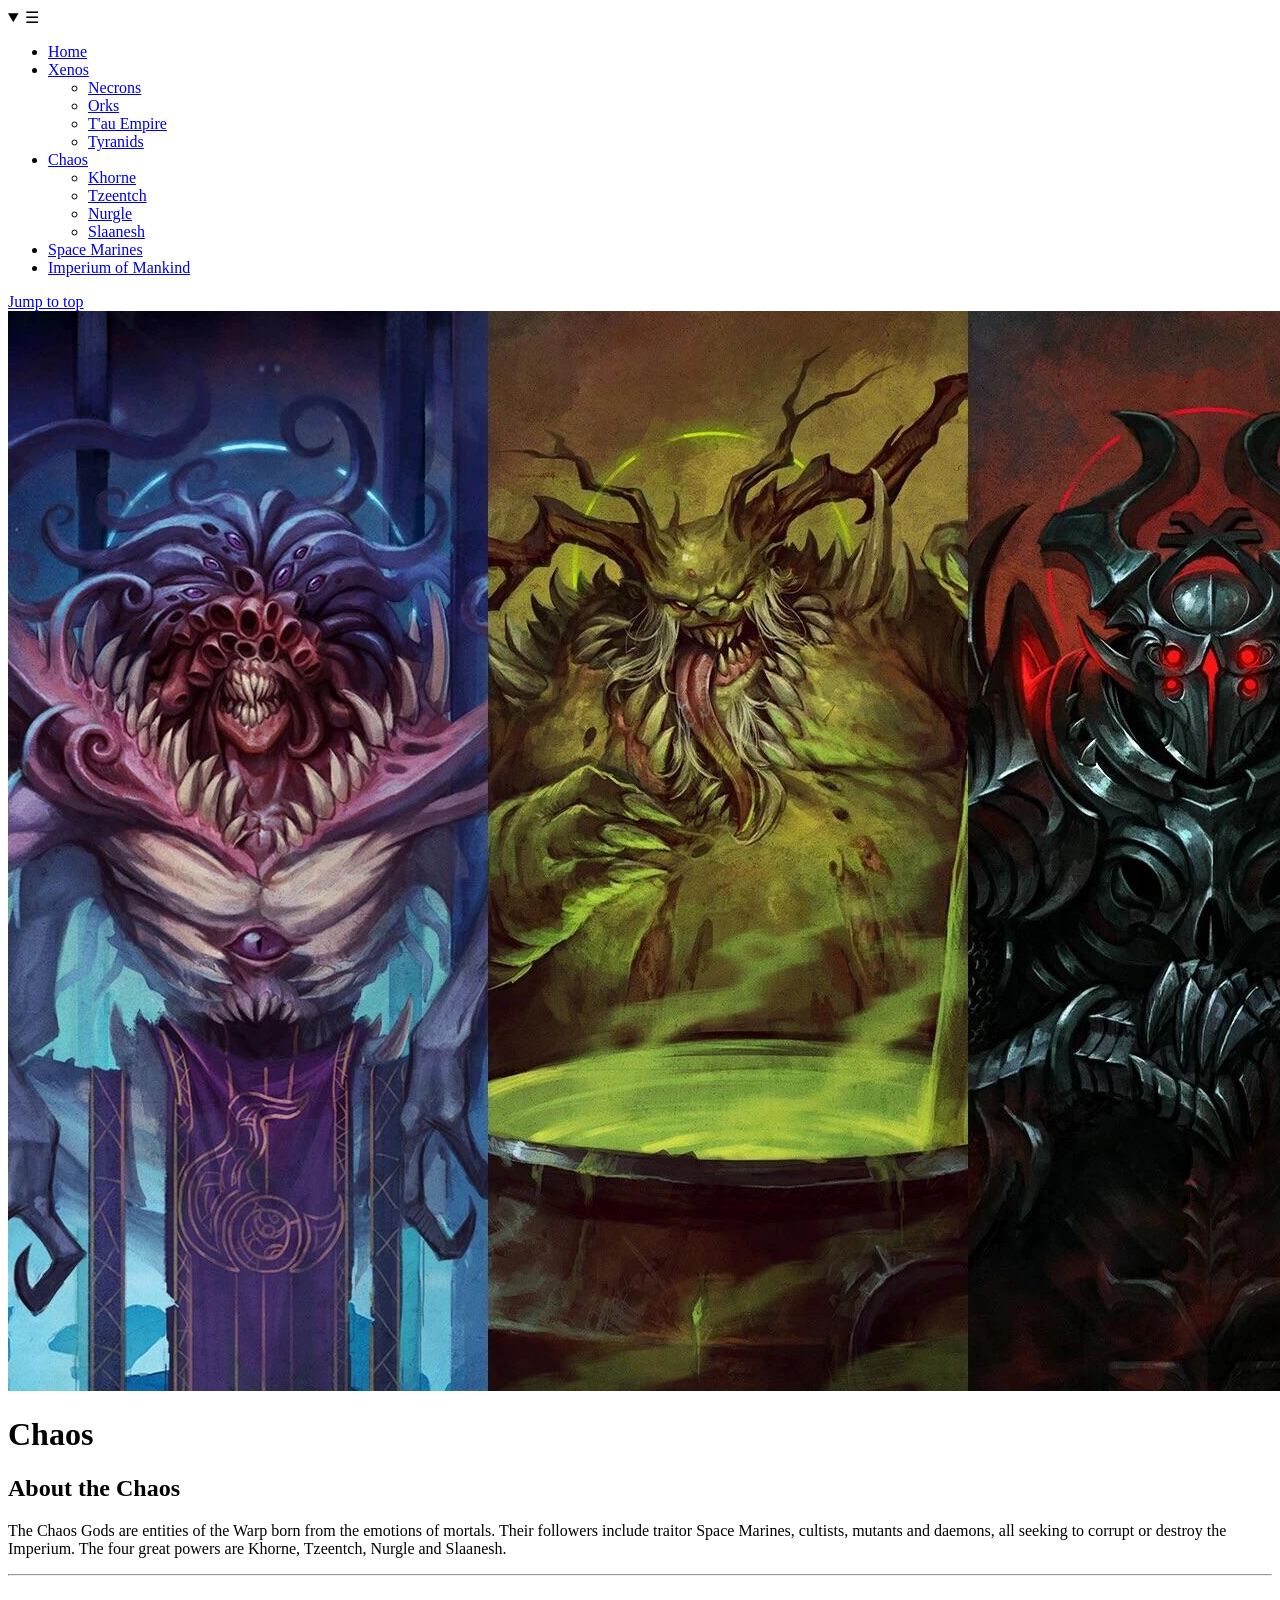
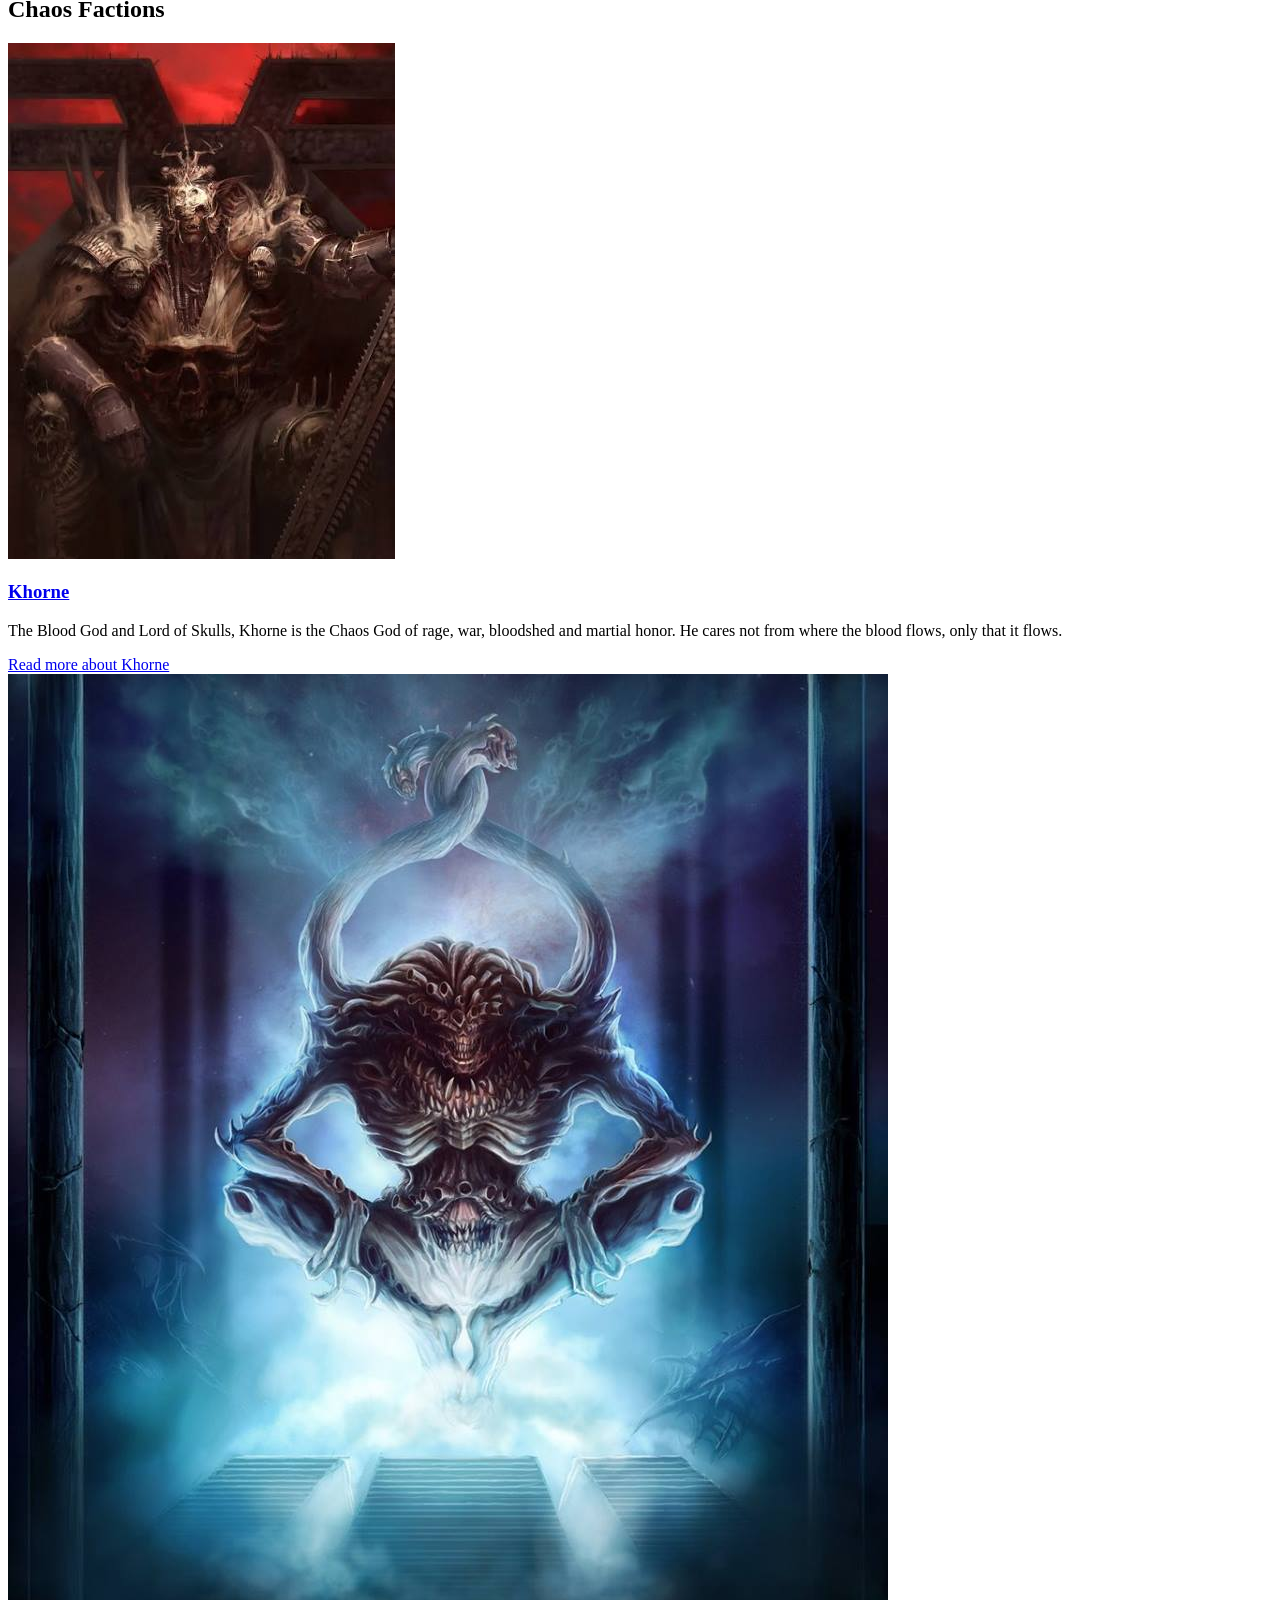
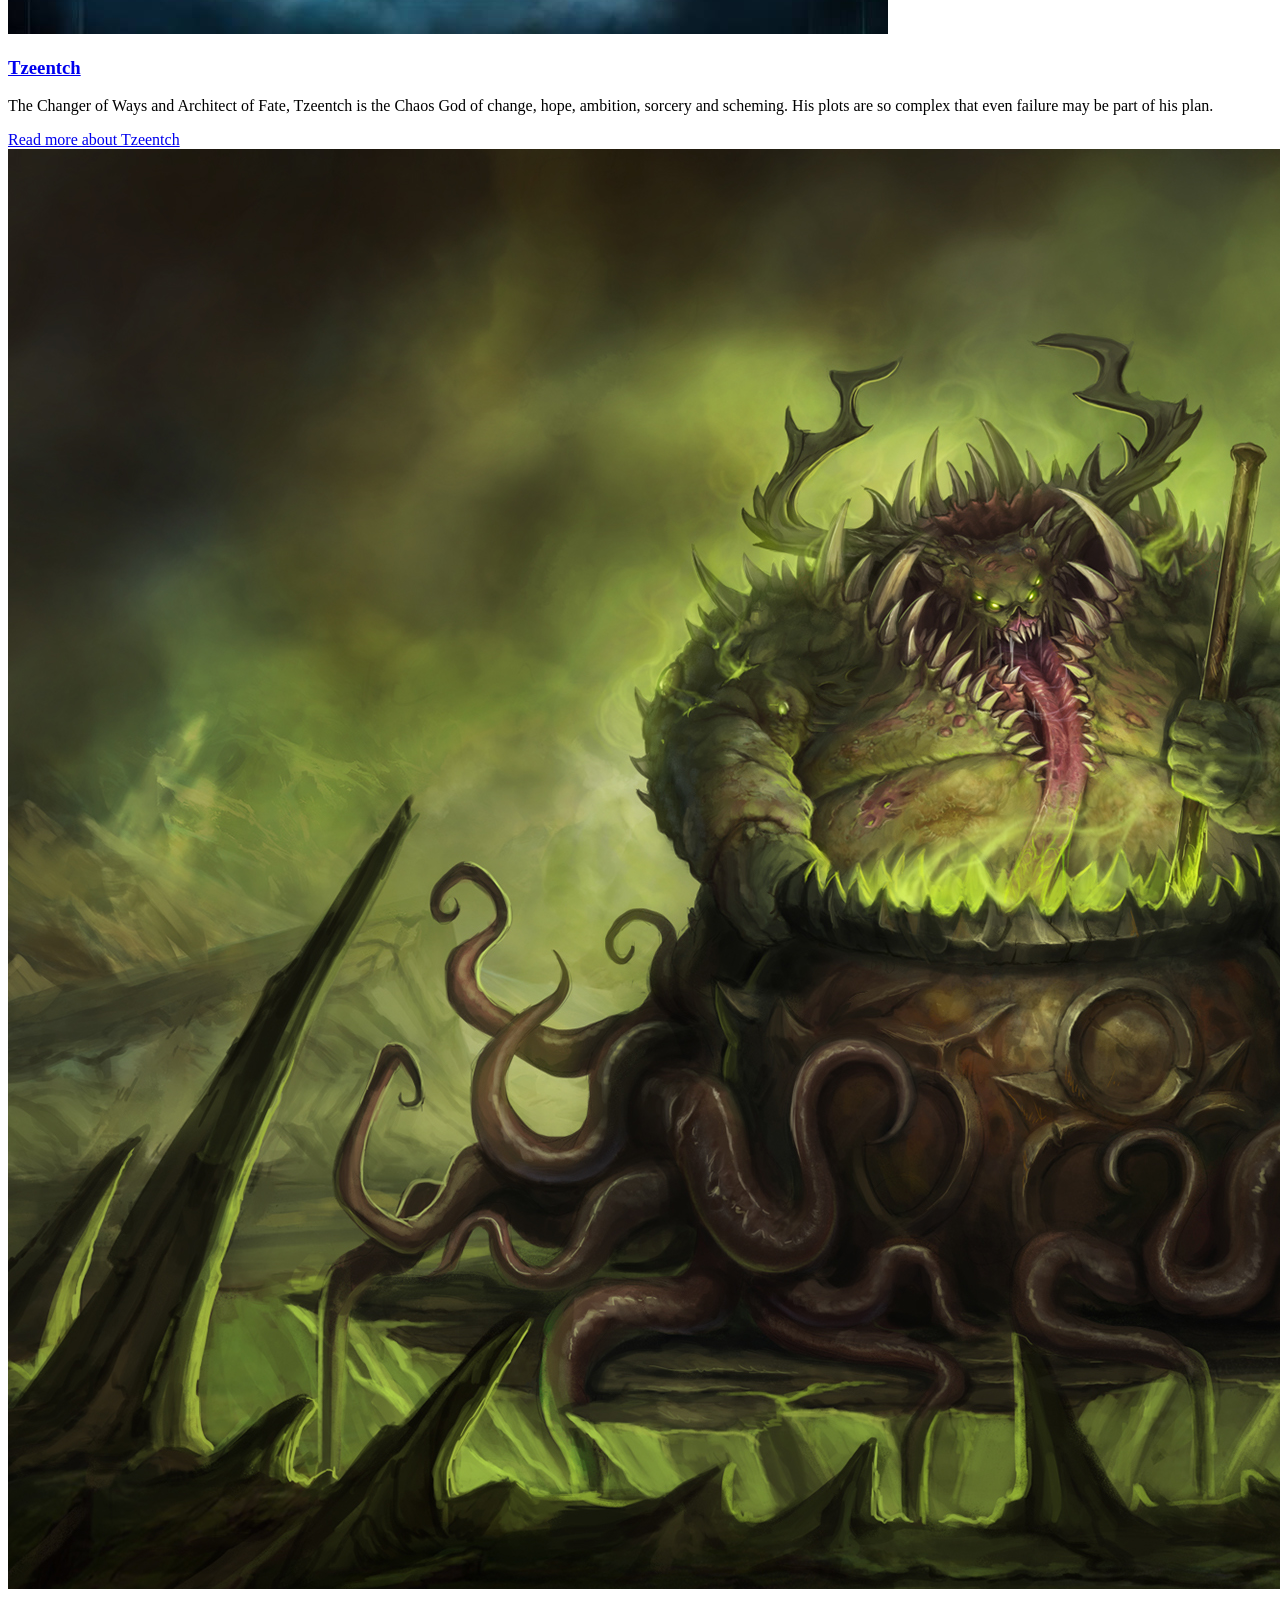
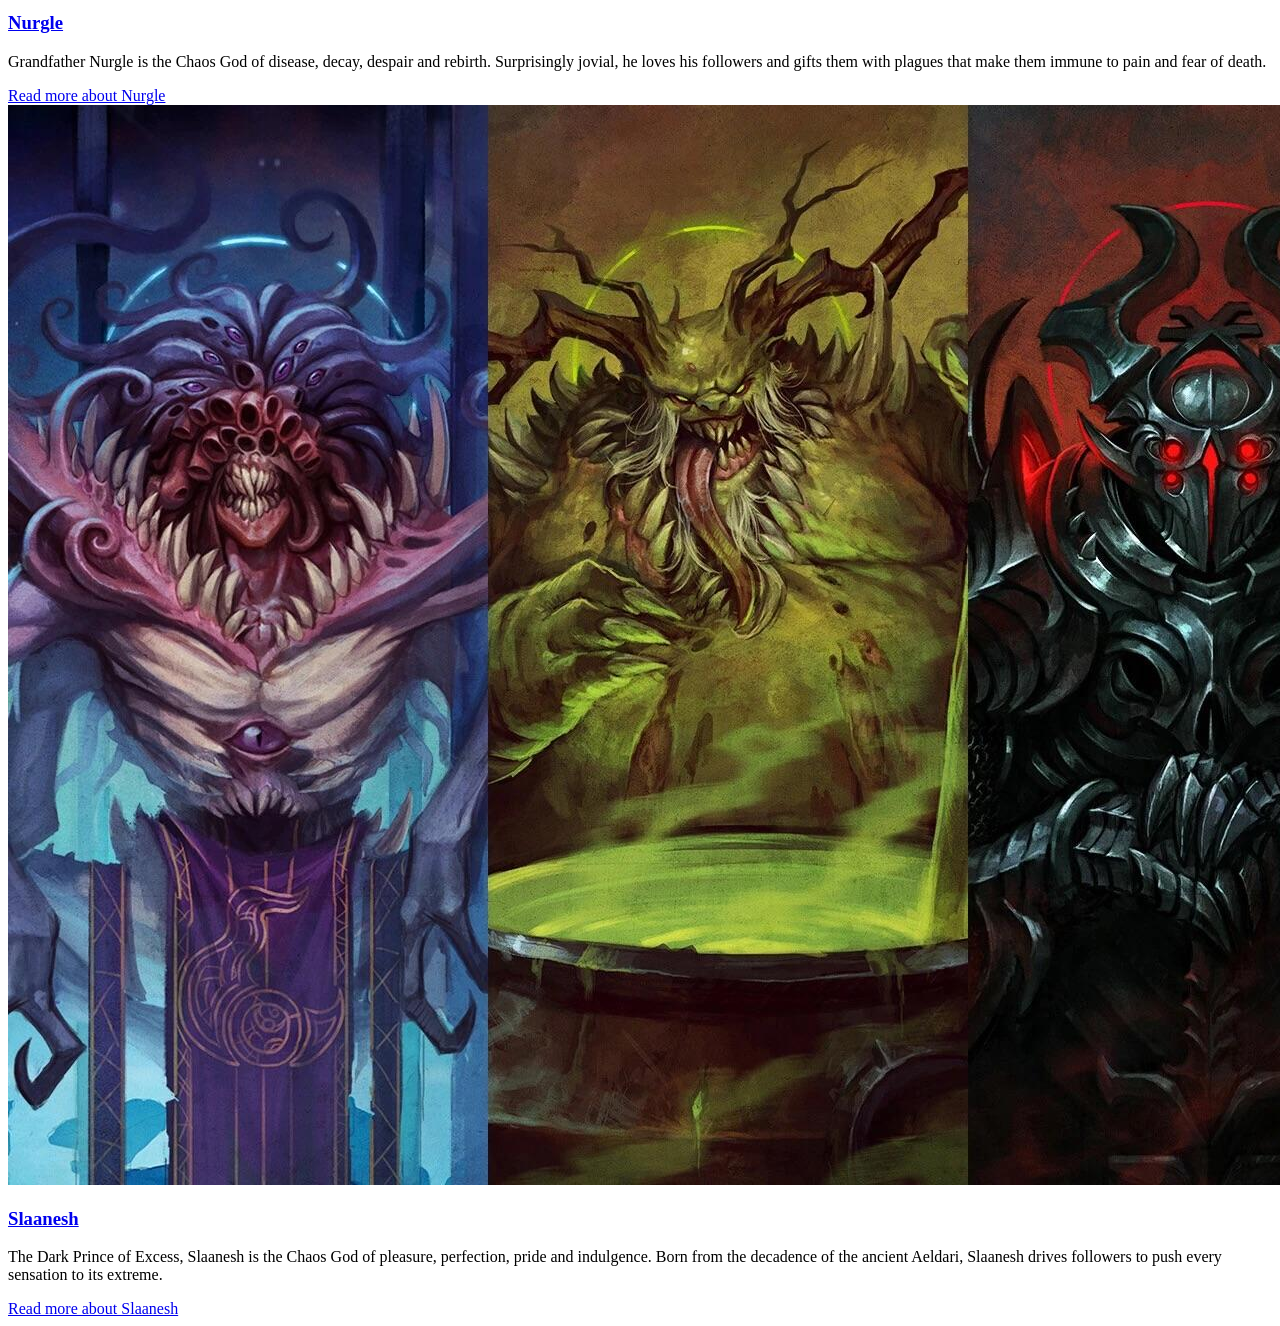
==== chaos.html @ 9131309b "Add faction pages and Xenos/Chaos overview pages - One page per faction (lore, playstyle, goals, tro" ====
<!DOCTYPE html>
<html lang="en">
<head>
  <meta charset="UTF-8">
  <meta name="viewport" content="width=device-width, initial-scale=1.0">
  <title>Chaos | Warhammer 40,000 Roleplay</title>
  <meta name="description" content="An overview of the Chaos factions in the Warhammer 40,000 roleplaying game.">
  <link rel="stylesheet" href="css/style.css">
</head>
<body id="top">

  <!-- Side menu bar -->
  <nav class="side-menu" aria-label="Faction menu">
    <details class="menu" open>
      <summary class="menu-toggle" aria-label="Toggle menu">&#9776;</summary>
      <ul class="menu-list">
        <li><a href="index.html">Home</a></li>

        <li class="menu-group"><a href="xenos.html">Xenos</a>
          <ul>
            <li><a href="necrons.html">Necrons</a></li>
            <li><a href="orks.html">Orks</a></li>
            <li><a href="tau.html">T'au Empire</a></li>
            <li><a href="tyranids.html">Tyranids</a></li>
          </ul>
        </li>

        <li class="menu-group"><a href="chaos.html" aria-current="page">Chaos</a>
          <ul>
            <li><a href="khorne.html">Khorne</a></li>
            <li><a href="tzeentch.html">Tzeentch</a></li>
            <li><a href="nurgle.html">Nurgle</a></li>
            <li><a href="slaanesh.html">Slaanesh</a></li>
          </ul>
        </li>

        <li><a href="space-marines.html">Space Marines</a></li>
        <li><a href="imperium.html">Imperium of Mankind</a></li>
      </ul>
    </details>
  </nav>

  <main class="page">

    <!-- Jump to top of page -->
    <a class="jump-top" href="#top">Jump to top</a>

    <!-- Group image with name -->
    <header class="hero">
      <img class="hero-image" src="images/Chaos%20Gods.jpg" alt="Chaos artwork">
      <h1 class="hero-title">Chaos</h1>
    </header>

    <!-- About this group -->
    <section class="about" id="about">
      <h2>About the Chaos</h2>
      <p>The Chaos Gods are entities of the Warp born from the emotions of mortals. Their followers include traitor Space Marines, cultists, mutants and daemons, all seeking to corrupt or destroy the Imperium. The four great powers are Khorne, Tzeentch, Nurgle and Slaanesh.</p>
    </section>

    <!-- Navy divider -->
    <hr class="divider">

    <!-- Factions in this group -->
    <section class="faction-cards" id="factions">
      <h2>Chaos Factions</h2>

      <article class="faction-card">
        <a href="khorne.html"><img class="faction-card-image" src="images/Khorne.jfif" alt="Khorne artwork"></a>
        <h3><a href="khorne.html">Khorne</a></h3>
        <p>The Blood God and Lord of Skulls, Khorne is the Chaos God of rage, war, bloodshed and martial honor. He cares not from where the blood flows, only that it flows.</p>
        <a class="read-more" href="khorne.html">Read more about Khorne</a>
      </article>

      <article class="faction-card">
        <a href="tzeentch.html"><img class="faction-card-image" src="images/Tzeentch.jpeg" alt="Tzeentch artwork"></a>
        <h3><a href="tzeentch.html">Tzeentch</a></h3>
        <p>The Changer of Ways and Architect of Fate, Tzeentch is the Chaos God of change, hope, ambition, sorcery and scheming. His plots are so complex that even failure may be part of his plan.</p>
        <a class="read-more" href="tzeentch.html">Read more about Tzeentch</a>
      </article>

      <article class="faction-card">
        <a href="nurgle.html"><img class="faction-card-image" src="images/Nurgle.jpg" alt="Nurgle artwork"></a>
        <h3><a href="nurgle.html">Nurgle</a></h3>
        <p>Grandfather Nurgle is the Chaos God of disease, decay, despair and rebirth. Surprisingly jovial, he loves his followers and gifts them with plagues that make them immune to pain and fear of death.</p>
        <a class="read-more" href="nurgle.html">Read more about Nurgle</a>
      </article>

      <article class="faction-card">
        <a href="slaanesh.html"><img class="faction-card-image" src="images/Chaos%20Gods.jpg" alt="Slaanesh artwork"></a>
        <h3><a href="slaanesh.html">Slaanesh</a></h3>
        <p>The Dark Prince of Excess, Slaanesh is the Chaos God of pleasure, perfection, pride and indulgence. Born from the decadence of the ancient Aeldari, Slaanesh drives followers to push every sensation to its extreme.</p>
        <a class="read-more" href="slaanesh.html">Read more about Slaanesh</a>
      </article>
    </section>

  </main>

</body>
</html>
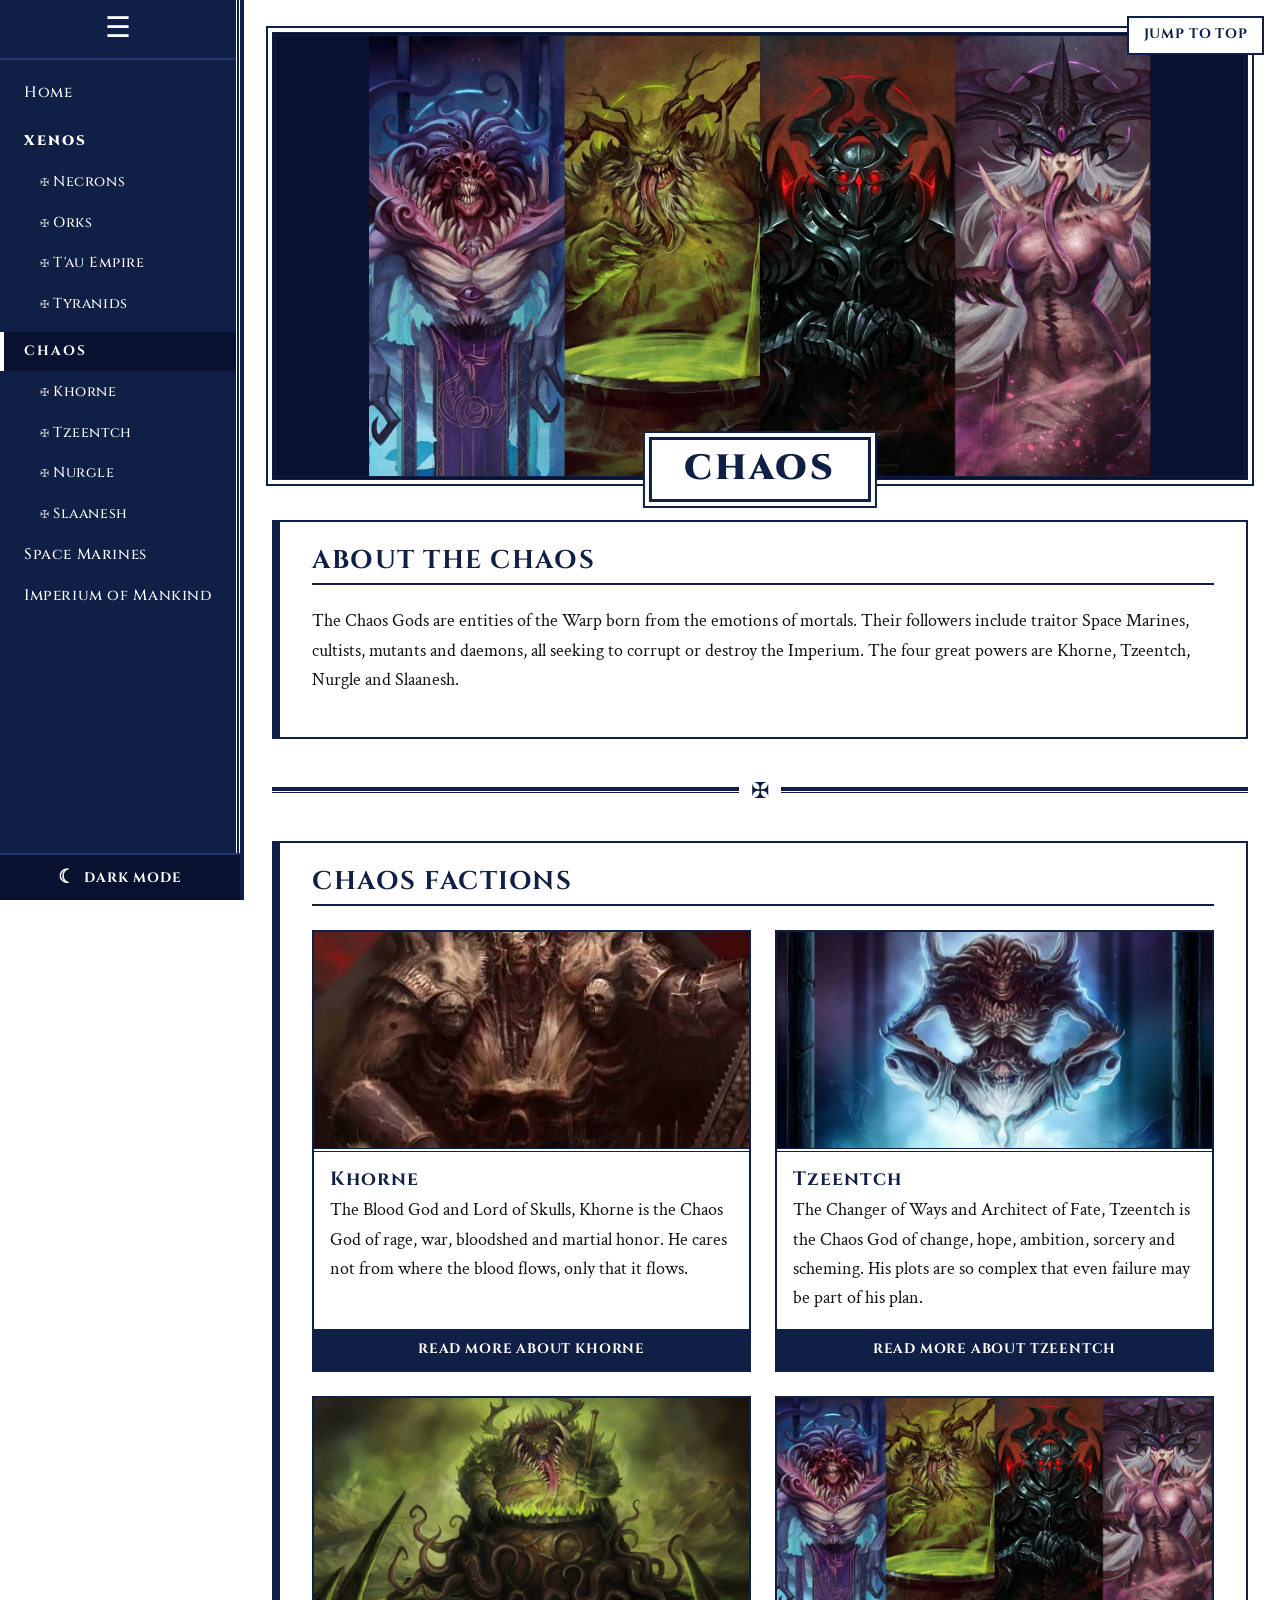
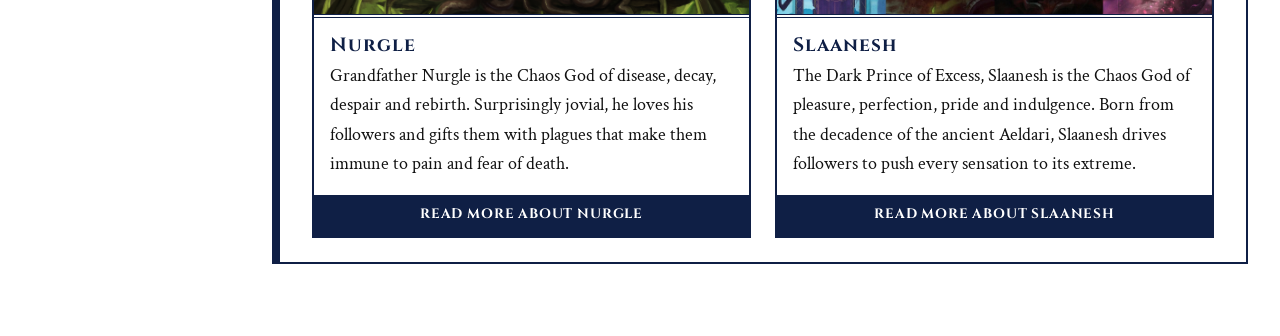
==== commit 2af21715: "Add dark mode, home slideshow and scroll animations - js/main.js: light/dark toggle in the menu bar " ====
--- a/chaos.html
+++ b/chaos.html
@@ -6,6 +6,7 @@
   <title>Chaos | Warhammer 40,000 Roleplay</title>
   <meta name="description" content="An overview of the Chaos factions in the Warhammer 40,000 roleplaying game.">
   <link rel="stylesheet" href="css/style.css">
+  <script src="js/main.js"></script>
 </head>
 <body id="top">
 
--- a/css/style.css
+++ b/css/style.css
@@ -0,0 +1,765 @@
+/* ==========================================================================
+   Warhammer 40,000 Roleplay - site styles
+   Navy & white: navy menu bar, borders and dividers; white background,
+   black text. Gothic, Imperial-feeling type and framing.
+   ========================================================================== */
+
+@import url("https://fonts.googleapis.com/css2?family=Cinzel:wght@500;700;900&family=Crimson+Text:ital,wght@0,400;0,600;1,400&display=swap");
+
+:root {
+  --navy: #0f1f45;
+  --navy-dark: #081230;
+  --navy-light: #1f3570;
+  --navy-tint: #eef1f8;
+  --white: #ffffff;
+  --text: #111111;
+  --muted: #3a3f4b;
+
+  --menu-width: 240px;
+  --menu-collapsed: 60px;
+
+  --font-heading: "Cinzel", "Times New Roman", serif;
+  --font-body: "Crimson Text", Georgia, serif;
+}
+
+/* ---------- Base ---------- */
+
+*,
+*::before,
+*::after {
+  box-sizing: border-box;
+}
+
+html {
+  scroll-behavior: smooth;
+}
+
+body {
+  margin: 0;
+  background: var(--white);
+  color: var(--text);
+  font-family: var(--font-body);
+  font-size: 1.15rem;
+  line-height: 1.6;
+}
+
+img {
+  max-width: 100%;
+  display: block;
+}
+
+a {
+  color: var(--navy);
+}
+
+a:hover {
+  color: var(--navy-light);
+}
+
+:focus-visible {
+  outline: 3px solid var(--navy-light);
+  outline-offset: 3px;
+}
+
+h1,
+h2,
+h3 {
+  font-family: var(--font-heading);
+  color: var(--navy);
+  line-height: 1.2;
+}
+
+/* ---------- Side menu bar ---------- */
+
+.side-menu {
+  position: fixed;
+  top: 0;
+  left: 0;
+  bottom: 0;
+  width: var(--menu-width);
+  background: var(--navy);
+  color: var(--white);
+  border-right: 4px double var(--white);
+  box-shadow: 4px 0 0 var(--navy);
+  overflow-y: auto;
+  z-index: 10;
+}
+
+.menu-toggle {
+  display: flex;
+  align-items: center;
+  justify-content: center;
+  height: 60px;
+  font-size: 1.8rem;
+  cursor: pointer;
+  list-style: none;
+  border-bottom: 2px solid var(--navy-light);
+  user-select: none;
+}
+
+.menu-toggle::-webkit-details-marker {
+  display: none;
+}
+
+.menu-toggle:hover {
+  background: var(--navy-light);
+}
+
+.menu-list,
+.menu-list ul {
+  list-style: none;
+  margin: 0;
+  padding: 0;
+}
+
+.menu-list {
+  padding: 0.75rem 0;
+}
+
+.menu-list a {
+  display: block;
+  padding: 0.55rem 1.25rem;
+  color: var(--white);
+  font-family: var(--font-heading);
+  font-size: 0.95rem;
+  font-weight: 500;
+  letter-spacing: 0.04em;
+  text-decoration: none;
+  border-left: 4px solid transparent;
+}
+
+.menu-list a:hover {
+  background: var(--navy-light);
+  color: var(--white);
+}
+
+.menu-list a[aria-current="page"] {
+  border-left-color: var(--white);
+  background: var(--navy-dark);
+  font-weight: 700;
+}
+
+/* Group labels (Xenos, Chaos) */
+.menu-group {
+  margin-top: 0.5rem;
+}
+
+.menu-group > a {
+  font-weight: 900;
+  text-transform: uppercase;
+  letter-spacing: 0.15em;
+  font-size: 0.85rem;
+}
+
+.menu-group ul a {
+  padding-left: 2.25rem;
+  font-size: 0.9rem;
+}
+
+.menu-group ul a::before {
+  content: "\2720\00a0"; /* Maltese cross */
+  font-size: 0.75em;
+  opacity: 0.7;
+}
+
+/* Collapsed menu: only the toggle shows */
+.side-menu:has(.menu:not([open])) {
+  width: var(--menu-collapsed);
+}
+
+/* ---------- Page frame ---------- */
+
+.page {
+  margin-left: var(--menu-width);
+  max-width: 1100px;
+  padding: 2rem;
+  min-height: 100vh;
+}
+
+body:has(.menu:not([open])) .page {
+  margin-left: var(--menu-collapsed);
+}
+
+/* Jump to top */
+.jump-top {
+  position: fixed;
+  top: 1rem;
+  right: 1rem;
+  z-index: 5;
+  padding: 0.4rem 0.9rem;
+  background: var(--white);
+  color: var(--navy);
+  border: 2px solid var(--navy);
+  font-family: var(--font-heading);
+  font-size: 0.85rem;
+  font-weight: 700;
+  letter-spacing: 0.06em;
+  text-decoration: none;
+  text-transform: uppercase;
+}
+
+.jump-top:hover {
+  background: var(--navy);
+  color: var(--white);
+}
+
+/* ---------- Hero image + title ---------- */
+
+.hero {
+  position: relative;
+  margin-bottom: 2.5rem;
+  border: 4px double var(--navy);
+  outline: 2px solid var(--navy);
+  outline-offset: 4px;
+  background: var(--navy-dark);
+}
+
+.hero-image {
+  width: 100%;
+  height: 440px;
+  object-fit: contain;
+  background: var(--navy-dark);
+}
+
+.hero-title {
+  position: absolute;
+  left: 50%;
+  bottom: -1.6rem;
+  transform: translateX(-50%);
+  margin: 0;
+  padding: 0.5rem 2rem;
+  background: var(--white);
+  border: 3px solid var(--navy);
+  box-shadow: 0 0 0 4px var(--white), 0 0 0 6px var(--navy);
+  font-size: clamp(1.4rem, 3vw, 2.2rem);
+  font-weight: 900;
+  letter-spacing: 0.08em;
+  text-transform: uppercase;
+  text-align: center;
+  white-space: nowrap;
+}
+
+.faction-category {
+  position: absolute;
+  top: 0.75rem;
+  left: 0.75rem;
+  margin: 0;
+  padding: 0.2rem 0.75rem;
+  background: var(--navy);
+  color: var(--white);
+  border: 1px solid var(--white);
+  font-family: var(--font-heading);
+  font-size: 0.8rem;
+  font-weight: 700;
+  letter-spacing: 0.15em;
+  text-transform: uppercase;
+}
+
+/* ---------- Content sections ---------- */
+
+.about,
+.playstyle,
+.troops,
+.faction-cards {
+  padding: 1.5rem 2rem;
+  margin: 2.5rem 0;
+  border: 2px solid var(--navy);
+  border-left-width: 8px;
+}
+
+section h2 {
+  margin-top: 0;
+  padding-bottom: 0.4rem;
+  font-size: 1.6rem;
+  font-weight: 700;
+  letter-spacing: 0.06em;
+  text-transform: uppercase;
+  border-bottom: 2px solid var(--navy);
+}
+
+section h3 {
+  margin: 1.5rem 0 0.5rem;
+  font-size: 1.2rem;
+  letter-spacing: 0.05em;
+}
+
+/* Lore and goals lists with Imperial cross markers */
+.lore-list,
+.goals-list {
+  list-style: none;
+  padding-left: 0;
+}
+
+.lore-list li,
+.goals-list li {
+  position: relative;
+  padding-left: 1.75rem;
+  margin-bottom: 0.5rem;
+}
+
+.lore-list li::before,
+.goals-list li::before {
+  content: "\2720";
+  position: absolute;
+  left: 0;
+  color: var(--navy);
+}
+
+/* Troops as a grid of entries */
+.troops-list {
+  list-style: none;
+  padding: 0;
+  display: grid;
+  grid-template-columns: repeat(auto-fill, minmax(260px, 1fr));
+  gap: 1rem;
+}
+
+.troops-list li {
+  padding: 0.75rem 1rem;
+  background: var(--navy-tint);
+  border-left: 4px solid var(--navy);
+}
+
+.troops-list strong {
+  font-family: var(--font-heading);
+  color: var(--navy);
+}
+
+/* ---------- Navy divider ---------- */
+
+.divider {
+  height: 6px;
+  margin: 3rem 0;
+  border: none;
+  border-top: 4px solid var(--navy);
+  border-bottom: 1px solid var(--navy);
+  overflow: visible;
+  text-align: center;
+}
+
+.divider::after {
+  content: "\2720";
+  position: relative;
+  top: -1.05rem;
+  padding: 0 0.75rem;
+  background: var(--white);
+  color: var(--navy);
+  font-size: 1.4rem;
+}
+
+/* ---------- Xenos / Chaos faction cards ---------- */
+
+.faction-cards {
+  display: grid;
+  grid-template-columns: repeat(2, 1fr);
+  gap: 1.5rem;
+}
+
+.faction-cards > h2 {
+  grid-column: 1 / -1;
+  margin-bottom: 0;
+}
+
+.faction-card {
+  display: flex;
+  flex-direction: column;
+  border: 2px solid var(--navy);
+  background: var(--white);
+}
+
+.faction-card-image {
+  width: 100%;
+  height: 220px;
+  object-fit: cover;
+  border-bottom: 4px double var(--navy);
+}
+
+.faction-card h3 {
+  margin: 1rem 1rem 0.25rem;
+}
+
+.faction-card h3 a {
+  text-decoration: none;
+}
+
+.faction-card p {
+  margin: 0 1rem 1rem;
+  flex: 1;
+}
+
+.read-more {
+  display: block;
+  padding: 0.6rem 1rem;
+  background: var(--navy);
+  color: var(--white);
+  font-family: var(--font-heading);
+  font-size: 0.85rem;
+  font-weight: 700;
+  letter-spacing: 0.06em;
+  text-align: center;
+  text-decoration: none;
+  text-transform: uppercase;
+}
+
+.read-more:hover {
+  background: var(--navy-light);
+  color: var(--white);
+}
+
+/* ---------- Phones and small tablets ---------- */
+
+@media (max-width: 768px) {
+  .side-menu,
+  .side-menu:has(.menu:not([open])) {
+    position: sticky;
+    width: auto;
+    bottom: auto;
+    border-right: none;
+    border-bottom: 4px double var(--white);
+    box-shadow: 0 4px 0 var(--navy);
+  }
+
+  .menu-toggle {
+    justify-content: flex-start;
+    padding: 0 1rem;
+    height: 52px;
+  }
+
+  .menu-list {
+    max-height: 60vh;
+    overflow-y: auto;
+  }
+
+  .page,
+  body:has(.menu:not([open])) .page {
+    margin-left: 0;
+    padding: 1.25rem 1rem;
+  }
+
+  .jump-top {
+    top: auto;
+    bottom: 1rem;
+  }
+
+  .hero-image {
+    height: 260px;
+  }
+
+  .hero-title {
+    white-space: normal;
+    width: max-content;
+    max-width: 90%;
+    padding: 0.4rem 1rem;
+  }
+
+  .about,
+  .playstyle,
+  .troops,
+  .faction-cards {
+    padding: 1rem;
+    border-left-width: 5px;
+  }
+
+  .faction-cards {
+    grid-template-columns: 1fr;
+  }
+}
+
+@media (prefers-reduced-motion: reduce) {
+  html {
+    scroll-behavior: auto;
+  }
+}
+
+/* ==========================================================================
+   Dark mode (set by js/main.js as <html data-theme="dark">)
+   Backgrounds go deep navy-black, text goes white, and the navy accents
+   become a pale steel blue so borders and headings stay visible.
+   ========================================================================== */
+
+html[data-theme="dark"] {
+  --white: #0a1022;       /* page and panel backgrounds */
+  --text: #e8ebf3;
+  --muted: #b7bfd3;
+  --navy: #a9bcec;        /* borders, headings, links, dividers */
+  --navy-light: #d3ddf7;
+  --navy-dark: #04081a;
+  --navy-tint: #141d3a;
+  color-scheme: dark;
+}
+
+/* Parts that use navy as a solid background keep the real navy. */
+html[data-theme="dark"] .side-menu {
+  background: #0f1f45;
+  border-right-color: #a9bcec;
+  box-shadow: 4px 0 0 #0f1f45;
+}
+
+html[data-theme="dark"] .menu-list a,
+html[data-theme="dark"] .menu-toggle {
+  color: #ffffff;
+}
+
+html[data-theme="dark"] .menu-list a:hover,
+html[data-theme="dark"] .menu-toggle:hover {
+  background: #1f3570;
+}
+
+html[data-theme="dark"] .menu-list a[aria-current="page"] {
+  background: #04081a;
+  border-left-color: #a9bcec;
+}
+
+html[data-theme="dark"] .faction-category,
+html[data-theme="dark"] .read-more {
+  background: #0f1f45;
+  color: #ffffff;
+}
+
+html[data-theme="dark"] .read-more:hover {
+  background: #1f3570;
+}
+
+html[data-theme="dark"] .jump-top:hover {
+  color: #0a1022;
+}
+
+/* ---------- Theme toggle button (bottom of the menu bar) ---------- */
+
+.theme-toggle {
+  position: fixed;
+  left: 0;
+  bottom: 0;
+  width: var(--menu-width);
+  display: flex;
+  align-items: center;
+  justify-content: center;
+  gap: 0.5rem;
+  padding: 0.8rem 1rem;
+  background: #081230;
+  color: #ffffff;
+  border: none;
+  border-top: 2px solid #1f3570;
+  font-family: var(--font-heading);
+  font-size: 0.85rem;
+  font-weight: 700;
+  letter-spacing: 0.08em;
+  text-transform: uppercase;
+  cursor: pointer;
+  z-index: 11;
+}
+
+.theme-toggle:hover {
+  background: #1f3570;
+}
+
+.theme-icon {
+  font-size: 1.2rem;
+  line-height: 1;
+}
+
+.side-menu:has(.menu:not([open])) .theme-toggle {
+  width: var(--menu-collapsed);
+}
+
+.side-menu:has(.menu:not([open])) .theme-label {
+  display: none;
+}
+
+/* Leave room so the last menu link isn't hidden under the button. */
+.menu-list {
+  padding-bottom: 4rem;
+}
+
+/* ---------- Home page slideshow ---------- */
+
+.slideshow {
+  position: relative;
+  height: 440px;
+  overflow: hidden;
+  background: var(--navy-dark);
+}
+
+.slideshow:focus-visible {
+  outline-offset: -4px;
+}
+
+.slideshow .slide {
+  position: absolute;
+  inset: 0;
+  height: 100%;
+  opacity: 0;
+  transform: scale(1.04);
+  transition: opacity 1s ease, transform 6s ease;
+}
+
+.slideshow .slide.is-active {
+  opacity: 1;
+  transform: scale(1);
+}
+
+.slideshow .slide.is-broken {
+  display: none;
+}
+
+.slide-caption {
+  position: absolute;
+  top: 0.75rem;
+  left: 0.75rem;
+  margin: 0;
+  padding: 0.2rem 0.75rem;
+  background: #0f1f45;
+  color: #ffffff;
+  border: 1px solid #ffffff;
+  font-family: var(--font-heading);
+  font-size: 0.8rem;
+  font-weight: 700;
+  letter-spacing: 0.12em;
+  text-transform: uppercase;
+}
+
+.slide-controls button,
+.slide-dots button {
+  cursor: pointer;
+  border: 2px solid #ffffff;
+  color: #ffffff;
+  background: rgba(15, 31, 69, 0.85);
+}
+
+.slide-controls button:hover,
+.slide-dots button:hover {
+  background: #1f3570;
+}
+
+.slide-prev,
+.slide-next {
+  position: absolute;
+  top: 50%;
+  transform: translateY(-50%);
+  width: 44px;
+  height: 44px;
+  font-size: 1.2rem;
+}
+
+.slide-prev {
+  left: 0.75rem;
+}
+
+.slide-next {
+  right: 0.75rem;
+}
+
+.slide-pause {
+  position: absolute;
+  top: 0.75rem;
+  right: 0.75rem;
+  width: 36px;
+  height: 36px;
+  font-size: 0.8rem;
+}
+
+.slide-dots {
+  position: absolute;
+  left: 0;
+  right: 0;
+  bottom: 2.6rem;
+  display: flex;
+  justify-content: center;
+  gap: 0.4rem;
+}
+
+.slide-dots button {
+  width: 12px;
+  height: 12px;
+  padding: 0;
+  border-width: 1px;
+  transform: rotate(45deg); /* diamond-shaped markers */
+}
+
+.slide-dots button.is-active {
+  background: #ffffff;
+}
+
+/* ---------- Scroll animations ---------- */
+
+.scroll-progress {
+  position: fixed;
+  top: 0;
+  left: 0;
+  right: 0;
+  height: 4px;
+  background: var(--navy);
+  transform: scaleX(0);
+  transform-origin: left;
+  z-index: 20;
+  pointer-events: none;
+}
+
+/* Only elements that js/main.js tagged with .reveal start hidden,
+   so the page still shows everything if JavaScript is off. */
+.reveal {
+  opacity: 0;
+  transform: translateY(28px);
+  transition: opacity 0.7s ease, transform 0.7s ease;
+  transition-delay: var(--reveal-delay, 0ms);
+}
+
+.lore-list li.reveal,
+.goals-list li.reveal {
+  transform: translateX(-24px);
+}
+
+.divider.reveal {
+  transform: scaleX(0.2);
+}
+
+.reveal.is-visible {
+  opacity: 1;
+  transform: none;
+}
+
+@media (max-width: 768px) {
+  .theme-toggle,
+  .side-menu:has(.menu:not([open])) .theme-toggle {
+    position: absolute;
+    top: 0;
+    right: 0;
+    bottom: auto;
+    left: auto;
+    width: auto;
+    height: 52px;
+    border-top: none;
+    border-left: 2px solid #1f3570;
+  }
+
+  .theme-toggle .theme-label {
+    display: none;
+  }
+
+  .menu-list {
+    padding-bottom: 0.75rem;
+  }
+
+  .slideshow {
+    height: 260px;
+  }
+
+  .slide-caption {
+    max-width: calc(100% - 4.5rem); /* stay clear of the pause button */
+    font-size: 0.7rem;
+    letter-spacing: 0.06em;
+  }
+
+  .slide-prev,
+  .slide-next {
+    width: 36px;
+    height: 36px;
+  }
+}
+
+@media (prefers-reduced-motion: reduce) {
+  .reveal,
+  .slideshow .slide {
+    transition: none;
+  }
+}
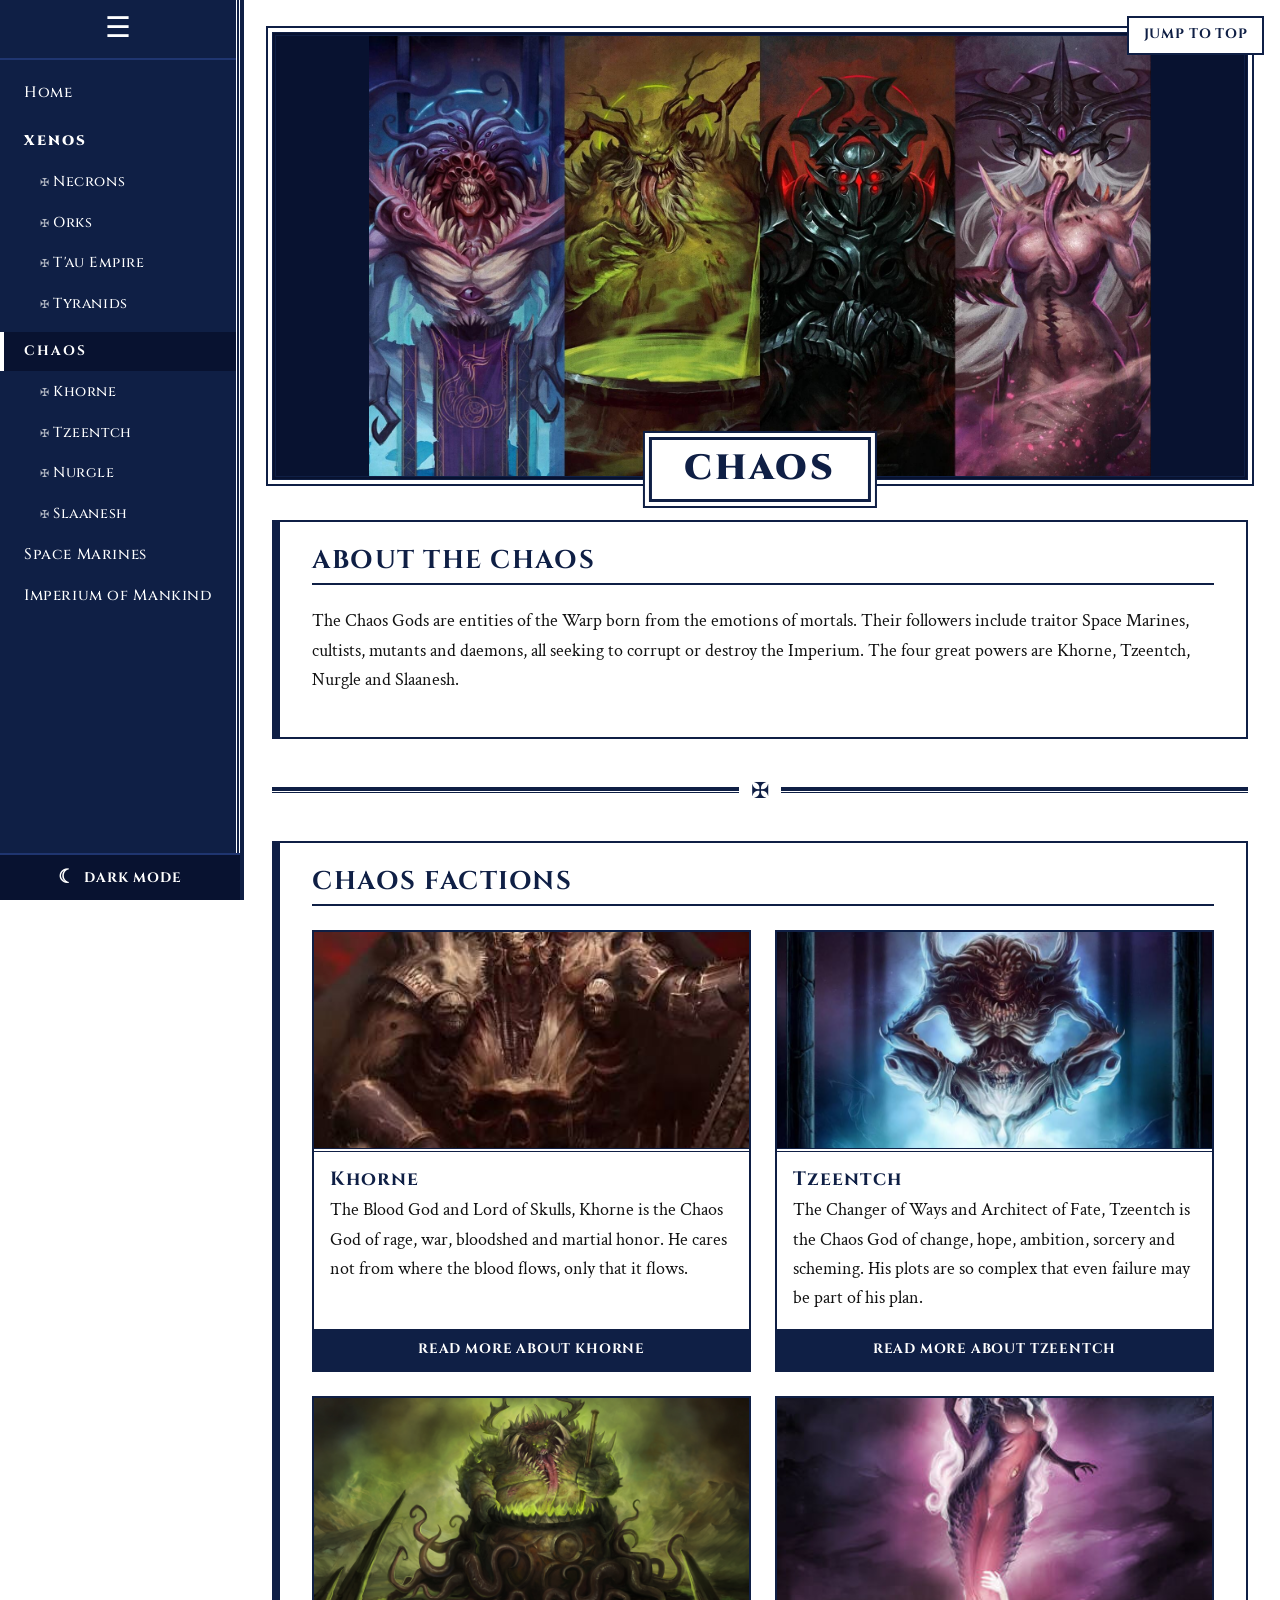
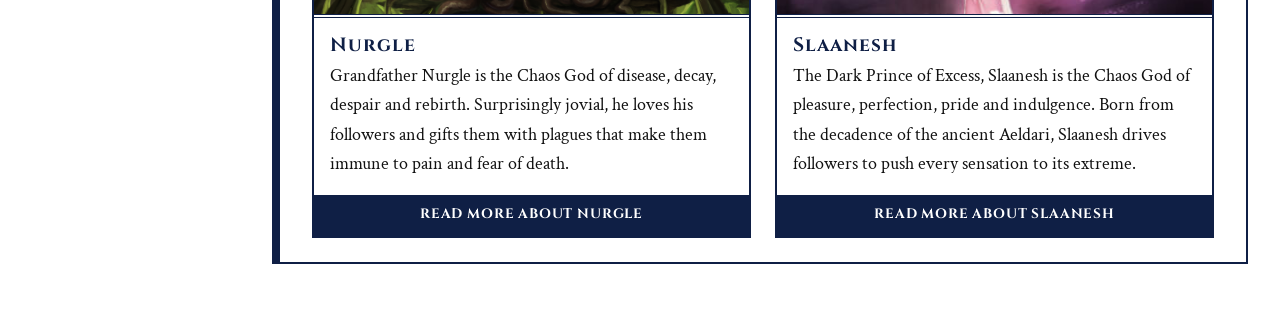
==== commit 4958b754: "Use a dedicated Slaanesh image - Add images/Slaanesh.png - Slaanesh page and its Chaos page card use" ====
--- a/chaos.html
+++ b/chaos.html
@@ -87,7 +87,7 @@
       </article>
 
       <article class="faction-card">
-        <a href="slaanesh.html"><img class="faction-card-image" src="images/Chaos%20Gods.jpg" alt="Slaanesh artwork"></a>
+        <a href="slaanesh.html"><img class="faction-card-image" src="images/Slaanesh.png" alt="Slaanesh artwork"></a>
         <h3><a href="slaanesh.html">Slaanesh</a></h3>
         <p>The Dark Prince of Excess, Slaanesh is the Chaos God of pleasure, perfection, pride and indulgence. Born from the decadence of the ancient Aeldari, Slaanesh drives followers to push every sensation to its extreme.</p>
         <a class="read-more" href="slaanesh.html">Read more about Slaanesh</a>
